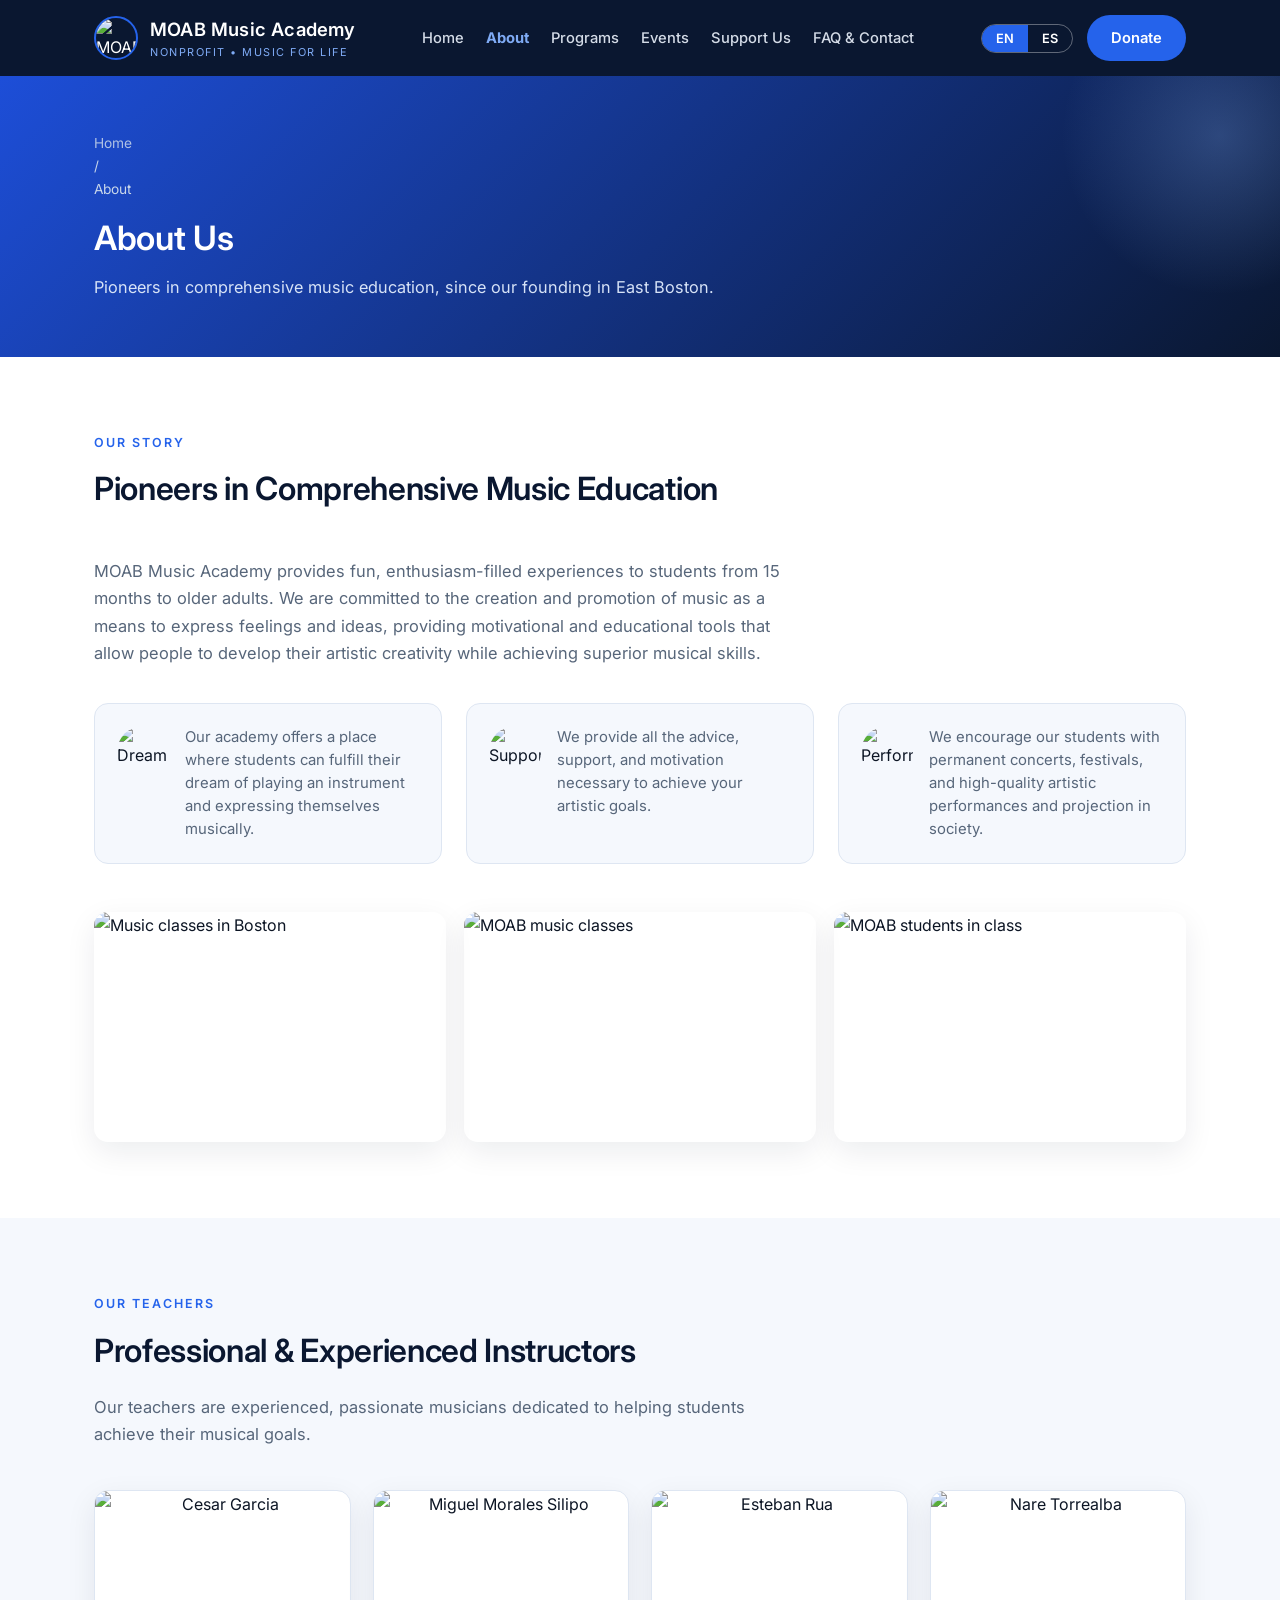
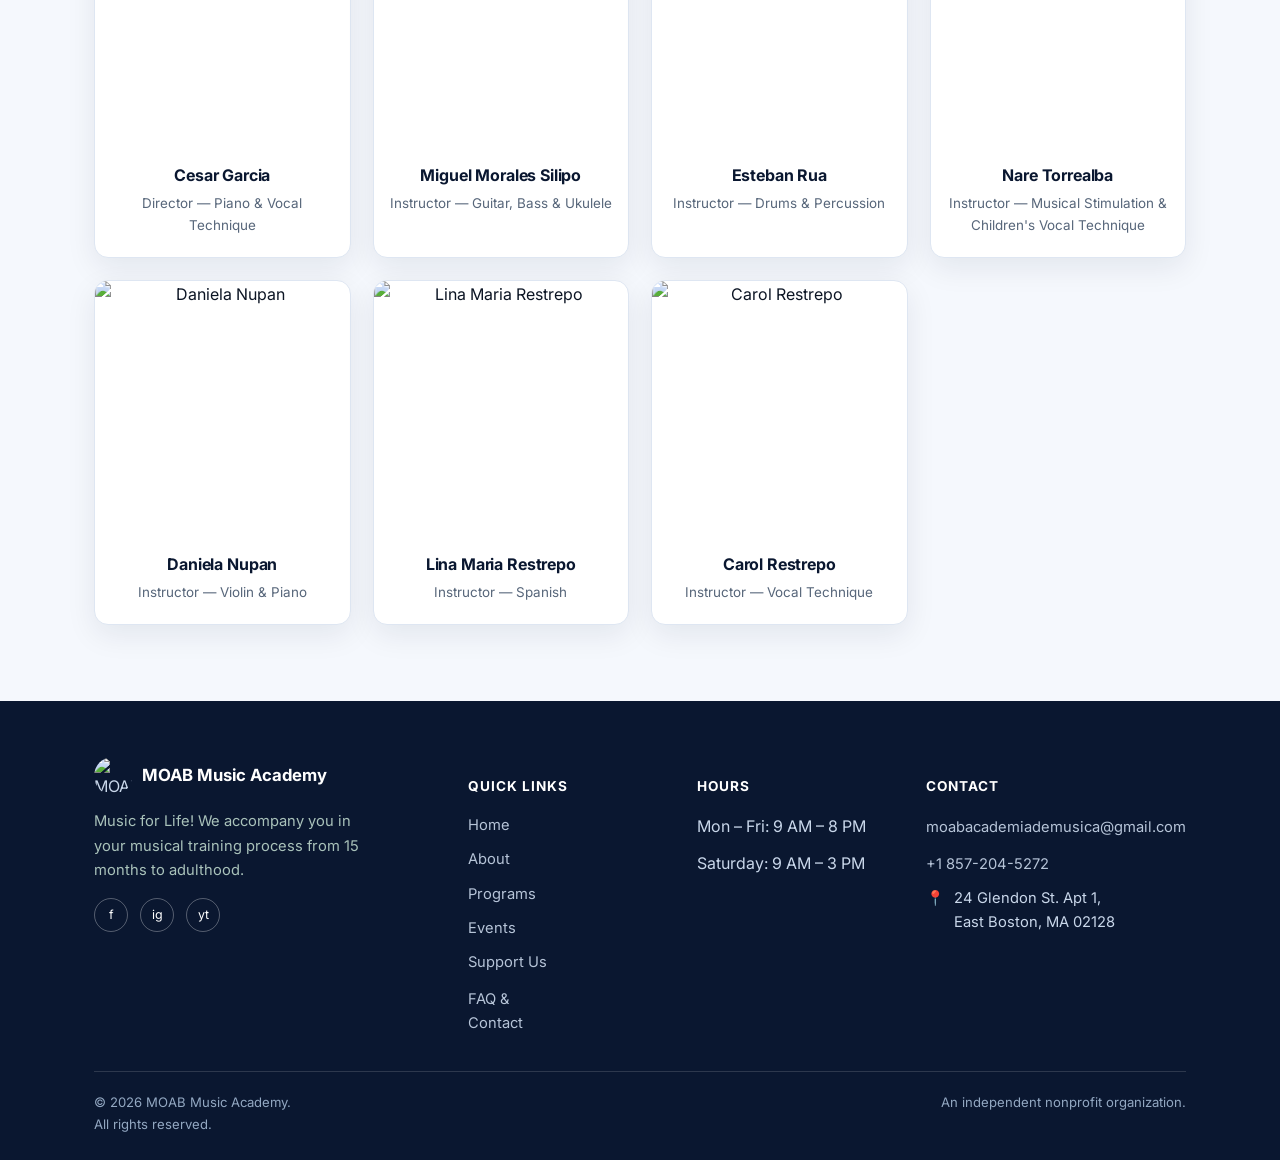
==== pages/about.html @ a7139f4e "Initial Code Seed" ====
<!DOCTYPE html>
<html lang="en" data-lang="en">
<head>
<meta charset="UTF-8">
<meta name="viewport" content="width=device-width, initial-scale=1.0">
<title>About Us | MOAB Music Academy Nonprofit</title>
<meta name="description" content="Learn about MOAB Music Academy's story, mission, and the professional instructors who teach our students.">
<link rel="icon" href="https://moabacademiademusica.com/wp-content/uploads/2023/11/moab-academia-de-musica.png">
<link rel="preconnect" href="https://fonts.googleapis.com">
<link href="https://fonts.googleapis.com/css2?family=Inter:wght@400;500;600;700;800&display=swap" rel="stylesheet">
<link rel="stylesheet" href="../css/styles.css">
</head>
<body>

<header>
  <div class="header-inner wrap">
    <a class="brand-group" href="../index.html">
      <img src="https://moabacademiademusica.com/wp-content/uploads/2023/11/moab-academia-de-musica.png" alt="MOAB Music Academy logo">
      <div class="brand">MOAB Music Academy
        <small><span data-i18n-en>Nonprofit &bull; Music for Life</span><span data-i18n-es>Sin fines de lucro &bull; Música para la Vida</span></small>
      </div>
    </a>
    <nav id="siteNav">
      <a href="../index.html"><span data-i18n-en>Home</span><span data-i18n-es>Inicio</span></a>
      <a href="about.html" class="active"><span data-i18n-en>About</span><span data-i18n-es>Nosotros</span></a>
      <a href="programs.html"><span data-i18n-en>Programs</span><span data-i18n-es>Programas</span></a>
      <a href="events.html"><span data-i18n-en>Events</span><span data-i18n-es>Eventos</span></a>
      <a href="support.html"><span data-i18n-en>Support Us</span><span data-i18n-es>Apóyanos</span></a>
      <a href="faq-contact.html"><span data-i18n-en>FAQ &amp; Contact</span><span data-i18n-es>FAQ y Contacto</span></a>
    </nav>
    <div class="header-actions">
      <div class="lang-toggle">
        <button type="button" data-set-lang="en" class="active">EN</button>
        <button type="button" data-set-lang="es">ES</button>
      </div>
      <a class="btn btn-gold" href="https://www.zeffy.com/en-US/donation-form/donate-to-make-a-difference-20877" target="_blank" rel="noopener">
        <span data-i18n-en>Donate</span><span data-i18n-es>Donar</span>
      </a>
      <button type="button" class="nav-toggle" id="navToggle" aria-label="Toggle navigation" aria-expanded="false">&#9776;</button>
    </div>
  </div>
</header>

<section class="page-hero">
  <div class="wrap page-hero-inner">
    <div class="crumbs"><a href="../index.html"><span data-i18n-en>Home</span><span data-i18n-es>Inicio</span></a> / <span data-i18n-en>About</span><span data-i18n-es>Nosotros</span></div>
    <h1><span data-i18n-en>About Us</span><span data-i18n-es>Quiénes Somos</span></h1>
    <p class="lead"><span data-i18n-en>Pioneers in comprehensive music education, since our founding in East Boston.</span><span data-i18n-es>Pioneros en educación musical integral, desde nuestra fundación en East Boston.</span></p>
  </div>
</section>

<section class="about" id="about">
  <div class="wrap">
    <div class="section-head">
      <div class="eyebrow"><span data-i18n-en>Our Story</span><span data-i18n-es>Nuestra Historia</span></div>
      <h2><span data-i18n-en>Pioneers in Comprehensive Music Education</span><span data-i18n-es>Pioneros en Educación Musical Integral</span></h2>
    </div>
    <p class="about-lead">
      <span data-i18n-en>MOAB Music Academy provides fun, enthusiasm-filled experiences to students from 15 months to older adults. We are committed to the creation and promotion of music as a means to express feelings and ideas, providing motivational and educational tools that allow people to develop their artistic creativity while achieving superior musical skills.</span>
      <span data-i18n-es>MOAB Academia de Música brinda experiencias divertidas, llenas de entusiasmo a nuestros alumnos desde los 15 meses hasta el adulto mayor. Estamos comprometidos con la creación y promoción de la música como medio para expresar sentimientos e ideas, proporcionando herramientas motivacionales y educativas que permiten a las personas desarrollar su creatividad artística mientras alcanzan habilidades musicales superiores.</span>
    </p>
    <div class="about-features">
      <div class="about-feature">
        <img src="https://moabacademiademusica.com/wp-content/uploads/2023/12/moab-academia-musical-3-150x150.png" alt="Dream">
        <p><span data-i18n-en>Our academy offers a place where students can fulfill their dream of playing an instrument and expressing themselves musically.</span><span data-i18n-es>Nuestra academia ofrece un lugar donde los estudiantes pueden cumplir su sueño de tocar un instrumento y expresarse musicalmente.</span></p>
      </div>
      <div class="about-feature">
        <img src="https://moabacademiademusica.com/wp-content/uploads/2023/12/moab-academia-musical-2-150x150.png" alt="Support">
        <p><span data-i18n-en>We provide all the advice, support, and motivation necessary to achieve your artistic goals.</span><span data-i18n-es>Brindamos toda la asesoría, apoyo y motivación necesarios para alcanzar tus metas artísticas.</span></p>
      </div>
      <div class="about-feature">
        <img src="https://moabacademiademusica.com/wp-content/uploads/2023/12/moab-academia-musical-1-150x150.png" alt="Performances">
        <p><span data-i18n-en>We encourage our students with permanent concerts, festivals, and high-quality artistic performances and projection in society.</span><span data-i18n-es>Incentivamos a nuestros estudiantes con conciertos permanentes, festivales y presentaciones artísticas de alta calidad y proyección en la sociedad.</span></p>
      </div>
    </div>
    <div class="about-gallery">
      <img src="https://moabacademiademusica.com/wp-content/uploads/2024/02/clases-de-musica-en-boston.jpg" alt="Music classes in Boston">
      <img src="https://moabacademiademusica.com/wp-content/uploads/2023/12/clases-de-musica-moab-3.jpg" alt="MOAB music classes">
      <img src="https://moabacademiademusica.com/wp-content/uploads/2025/07/WhatsApp-Image-2025-07-31-at-12.43.19-PM.jpeg" alt="MOAB students in class">
    </div>
  </div>
</section>

<section class="team" id="team">
  <div class="wrap">
    <div class="section-head">
      <div class="eyebrow"><span data-i18n-en>Our Teachers</span><span data-i18n-es>Nuestros Profesores</span></div>
      <h2><span data-i18n-en>Professional &amp; Experienced Instructors</span><span data-i18n-es>Instructores Profesionales y Experimentados</span></h2>
      <p><span data-i18n-en>Our teachers are experienced, passionate musicians dedicated to helping students achieve their musical goals.</span><span data-i18n-es>Nuestros profesores son músicos experimentados y apasionados, dedicados a ayudar a los estudiantes a alcanzar sus metas musicales.</span></p>
    </div>
    <div class="team-grid">
      <div class="team-card">
        <img src="https://moabacademiademusica.com/wp-content/uploads/2023/12/Cesar-Garcia.jpg" alt="Cesar Garcia">
        <div class="team-info">
          <h4>Cesar Garcia</h4>
          <p><span data-i18n-en>Director — Piano &amp; Vocal Technique</span><span data-i18n-es>Director — Piano y Técnica Vocal</span></p>
        </div>
      </div>
      <div class="team-card">
        <img src="https://moabacademiademusica.com/wp-content/uploads/2025/03/1-p.jpg" alt="Miguel Morales Silipo">
        <div class="team-info">
          <h4>Miguel Morales Silipo</h4>
          <p><span data-i18n-en>Instructor — Guitar, Bass &amp; Ukulele</span><span data-i18n-es>Profesor — Guitarra, Bajo y Ukelele</span></p>
        </div>
      </div>
      <div class="team-card">
        <img src="https://moabacademiademusica.com/wp-content/uploads/2025/03/2-p.jpg" alt="Esteban Rua">
        <div class="team-info">
          <h4>Esteban Rua</h4>
          <p><span data-i18n-en>Instructor — Drums &amp; Percussion</span><span data-i18n-es>Profesor — Batería y Percusión</span></p>
        </div>
      </div>
      <div class="team-card">
        <img src="https://moabacademiademusica.com/wp-content/uploads/2025/03/4-p.jpg" alt="Nare Torrealba">
        <div class="team-info">
          <h4>Nare Torrealba</h4>
          <p><span data-i18n-en>Instructor — Musical Stimulation &amp; Children's Vocal Technique</span><span data-i18n-es>Profesora — Estimulación e Iniciación Musical / Técnica Vocal Infantil</span></p>
        </div>
      </div>
      <div class="team-card">
        <img src="https://moabacademiademusica.com/wp-content/uploads/2025/07/WhatsApp-Image-2025-07-31-at-1.30.52-PM.jpeg" alt="Daniela Nupan">
        <div class="team-info">
          <h4>Daniela Nupan</h4>
          <p><span data-i18n-en>Instructor — Violin &amp; Piano</span><span data-i18n-es>Profesora de Violín y Piano</span></p>
        </div>
      </div>
      <div class="team-card">
        <img src="https://moabacademiademusica.com/wp-content/uploads/2025/03/3-p.jpg" alt="Lina Maria Restrepo">
        <div class="team-info">
          <h4>Lina Maria Restrepo</h4>
          <p><span data-i18n-en>Instructor — Spanish</span><span data-i18n-es>Profesora — Español</span></p>
        </div>
      </div>
      <div class="team-card">
        <img src="https://moabacademiademusica.com/wp-content/uploads/2025/03/WhatsApp-Image-2025-03-25-at-6.32.34-PM-2.jpg" alt="Carol Restrepo">
        <div class="team-info">
          <h4>Carol Restrepo</h4>
          <p><span data-i18n-en>Instructor — Vocal Technique</span><span data-i18n-es>Profesora de Técnica Vocal</span></p>
        </div>
      </div>
    </div>
  </div>
</section>

<footer id="contact">
  <div class="wrap">
    <div class="footer-grid">
      <div>
        <div class="footer-brand">
          <img src="https://moabacademiademusica.com/wp-content/uploads/2023/11/moab-academia-de-musica.png" alt="MOAB logo">
          <span>MOAB Music Academy</span>
        </div>
        <p style="max-width:280px; font-size:0.92rem; color:#a9c2ba;">
          <span data-i18n-en>Music for Life! We accompany you in your musical training process from 15 months to adulthood.</span>
          <span data-i18n-es>¡Música para la Vida! Te acompañamos en tu proceso de formación musical desde los 15 meses hasta la adultez.</span>
        </p>
        <div class="socials">
          <a href="https://www.facebook.com/moabacademiamusica" target="_blank" rel="noopener" aria-label="Facebook">f</a>
          <a href="https://www.instagram.com/moab_academia_musica/" target="_blank" rel="noopener" aria-label="Instagram">ig</a>
          <a href="https://youtube.com/@MoabAcademia?si=XvDRwm4BklLlCstu" target="_blank" rel="noopener" aria-label="YouTube">yt</a>
        </div>
      </div>
      <div>
        <h4><span data-i18n-en>Quick Links</span><span data-i18n-es>Enlaces</span></h4>
        <ul>
          <li><a href="../index.html"><span data-i18n-en>Home</span><span data-i18n-es>Inicio</span></a></li>
          <li><a href="about.html"><span data-i18n-en>About</span><span data-i18n-es>Nosotros</span></a></li>
          <li><a href="programs.html"><span data-i18n-en>Programs</span><span data-i18n-es>Programas</span></a></li>
          <li><a href="events.html"><span data-i18n-en>Events</span><span data-i18n-es>Eventos</span></a></li>
          <li><a href="support.html"><span data-i18n-en>Support Us</span><span data-i18n-es>Apóyanos</span></a></li>
          <li><a href="faq-contact.html">FAQ &amp; <span data-i18n-en>Contact</span><span data-i18n-es>Contacto</span></a></li>
        </ul>
      </div>
      <div>
        <h4><span data-i18n-en>Hours</span><span data-i18n-es>Horario</span></h4>
        <ul>
          <li><span data-i18n-en>Mon – Fri: 9 AM – 8 PM</span><span data-i18n-es>Lun – Vie: 9 AM – 8 PM</span></li>
          <li><span data-i18n-en>Saturday: 9 AM – 3 PM</span><span data-i18n-es>Sábado: 9 AM – 3 PM</span></li>
        </ul>
      </div>
      <div>
        <h4><span data-i18n-en>Contact</span><span data-i18n-es>Contacto</span></h4>
        <ul>
          <li><a href="mailto:moabacademiademusica@gmail.com">moabacademiademusica@gmail.com</a></li>
          <li><a href="tel:+18572045272">+1 857-204-5272</a></li>
          <li class="address-block">
            <span>&#128205;</span>
            <span>24 Glendon St. Apt 1,<br>East Boston, MA 02128</span>
          </li>
        </ul>
      </div>
    </div>
    <div class="footer-bottom">
      <span>&copy; 2026 MOAB Music Academy. <span data-i18n-en>All rights reserved.</span><span data-i18n-es>Todos los derechos reservados.</span></span>
      <span data-i18n-en>An independent nonprofit organization.</span>
      <span data-i18n-es>Una organización independiente sin fines de lucro.</span>
    </div>
  </div>
</footer>

<script src="../js/script.js"></script>
</body>
</html>
---- css/styles.css ----
:root{
  --ink:#0c1524;
  --teal:#1d4ed8;
  --teal-dark:#0a1730;
  --gold:#2563eb;
  --gold-light:#7fabf5;
  --cream:#f5f8fd;
  --paper:#ffffff;
  --muted:#57667a;
  --border:#dee6f2;
  --radius:14px;
  --shadow:0 10px 30px rgba(10,23,48,0.08);
}
*{box-sizing:border-box;}
html{scroll-behavior:smooth;}
body{
  margin:0;
  font-family:'Inter',sans-serif;
  color:var(--ink);
  background:var(--cream);
  line-height:1.65;
}
h1,h2,h3,h4,.brand{
  font-family:'Inter',sans-serif;
  font-weight:700;
  letter-spacing:-0.01em;
}
a{color:inherit;}
img{max-width:100%;display:block;}
.wrap{max-width:1140px;margin:0 auto;padding:0 24px;}
[data-i18n-es]{display:none;}
html[data-lang="es"] [data-i18n-en]{display:none;}
html[data-lang="es"] [data-i18n-es]{display:inline;}
html[data-lang="es"] span[data-i18n-es], html[data-lang="es"] p[data-i18n-es], html[data-lang="es"] div[data-i18n-es]{display:block;}
html[data-lang="en"] span[data-i18n-en], html[data-lang="en"] p[data-i18n-en], html[data-lang="en"] div[data-i18n-en]{display:block;}

/* HEADER */
header{
  position:sticky; top:0; z-index:50;
  background:var(--teal-dark);
  color:#fff;
}
.header-inner{
  display:flex; align-items:center; justify-content:space-between;
  padding:14px 24px; gap:20px; flex-wrap:wrap;
}
.brand-group{display:flex; align-items:center; gap:12px; text-decoration:none;}
.brand-group img{width:44px; height:44px; border-radius:50%; border:2px solid var(--gold);}
.brand{font-size:1.15rem; font-weight:600; color:#fff; letter-spacing:0.2px;}
.brand small{display:block; font-family:'Inter',sans-serif; font-weight:400; font-size:0.68rem; color:var(--gold-light); letter-spacing:1.5px; text-transform:uppercase;}
nav{display:flex; align-items:center; gap:22px; flex-wrap:wrap;}
nav a{
  font-size:0.92rem; font-weight:500; text-decoration:none;
  color:#eaf1fb; opacity:0.9; transition:opacity .2s;
}
nav a:hover, nav a.active{opacity:1;}
nav a.active{color:var(--gold-light); font-weight:700;}
.header-actions{display:flex; align-items:center; gap:14px;}
.lang-toggle{
  display:flex; border:1px solid rgba(255,255,255,0.35); border-radius:999px; overflow:hidden;
}
.lang-toggle button{
  border:none; background:transparent; color:#fff; padding:6px 14px; font-size:0.8rem; font-weight:600; cursor:pointer;
  font-family:'Inter',sans-serif;
}
.lang-toggle button.active{background:var(--gold); color:#fff;}
.btn{
  display:inline-block; padding:11px 24px; border-radius:999px; font-weight:600; font-size:0.92rem;
  text-decoration:none; transition:transform .18s ease, box-shadow .18s ease;
}
.btn-gold{background:var(--gold); color:#fff;}
.btn-gold:hover{transform:translateY(-2px); box-shadow:0 8px 18px rgba(37,99,235,0.35);}
.btn-outline{border:1.5px solid #fff; color:#fff; background:transparent;}
.btn-outline:hover{background:rgba(255,255,255,0.12);}

/* NAV TOGGLE (mobile) */
.nav-toggle{
  display:none; background:none; border:1px solid rgba(255,255,255,0.35); border-radius:8px;
  color:#fff; padding:7px 11px; font-size:1.05rem; cursor:pointer; line-height:1;
}

/* HERO (home) */
.hero{
  background:linear-gradient(135deg, var(--teal) 0%, var(--teal-dark) 100%);
  color:#fff; padding:80px 0 90px; position:relative; overflow:hidden;
}
.hero::after{
  content:""; position:absolute; right:-120px; top:-120px; width:420px; height:420px;
  border-radius:50%; background:radial-gradient(circle, rgba(127,171,245,0.30), transparent 70%);
}
.hero-inner{position:relative; z-index:1; max-width:720px;}
.eyebrow{
  color:var(--gold-light); text-transform:uppercase; letter-spacing:2px; font-size:0.78rem; font-weight:600;
}
.hero h1{font-size:2.6rem; line-height:1.15; margin:14px 0 18px; font-weight:600;}
.hero p.lead{font-size:1.1rem; color:#d7e3f7; max-width:600px; margin-bottom:32px;}
.hero-ctas{display:flex; gap:14px; flex-wrap:wrap;}

/* PAGE HERO (inner pages) */
.page-hero{
  background:linear-gradient(135deg, var(--teal) 0%, var(--teal-dark) 100%);
  color:#fff; padding:56px 0; position:relative; overflow:hidden;
}
.page-hero::after{
  content:""; position:absolute; right:-100px; top:-100px; width:320px; height:320px;
  border-radius:50%; background:radial-gradient(circle, rgba(127,171,245,0.28), transparent 70%);
}
.page-hero-inner{position:relative; z-index:1;}
.page-hero h1{font-size:2.1rem; margin:10px 0 8px; font-weight:600;}
.page-hero .crumbs{font-size:0.86rem; color:#c9d7ea;}
.page-hero .crumbs a{text-decoration:none; opacity:0.85;}
.page-hero .crumbs a:hover{opacity:1;}
.page-hero p.lead{font-size:1.02rem; color:#d7e3f7; max-width:620px; margin:8px 0 0;}

section{padding:76px 0;}
.section-head{max-width:680px; margin-bottom:42px;}
.section-head .eyebrow{color:var(--gold); }
.section-head h2{font-size:2rem; margin:10px 0 12px; font-weight:600; color:var(--teal-dark);}
.section-head p{color:var(--muted); font-size:1.03rem;}

.mission{background:var(--paper);}
.mission-grid{display:grid; grid-template-columns:1.1fr 0.9fr; gap:48px; align-items:center;}
.mission-grid p{color:var(--ink); font-size:1.03rem; margin-bottom:16px;}
.mission-grid .quote{
  font-family:'Inter',sans-serif; font-size:1.3rem; color:var(--teal-dark); font-weight:700; margin:20px 0;
}
.mission-grid figure{margin:0; border-radius:var(--radius); overflow:hidden; box-shadow:var(--shadow);}
.mission-grid figure img{width:100%; height:100%; object-fit:cover;}

.impact{background:var(--teal-dark); color:#fff;}
.impact-grid{display:grid; grid-template-columns:0.9fr 1.1fr; gap:48px; align-items:center;}
.impact-grid figure{margin:0; border-radius:var(--radius); overflow:hidden;}
.impact-grid figure img{width:100%;}
.impact-grid p{font-size:1.18rem; font-family:'Inter',sans-serif; font-weight:600; line-height:1.6; color:#e4edfb;}

.programs{background:var(--cream);}
.program-grid{
  display:grid; grid-template-columns:repeat(3, 1fr); gap:22px;
}
.program-card{
  background:var(--paper); border-radius:var(--radius); overflow:hidden; box-shadow:var(--shadow);
  border:1px solid var(--border);
}
.program-card img{width:100%; aspect-ratio:4/3.4; object-fit:cover;}
.program-card .program-caption{padding:14px 16px 18px;}
.program-card .program-caption h4{margin:0 0 4px; font-size:1rem; color:var(--teal-dark);}
.program-card .program-caption p{margin:0; color:var(--muted); font-size:0.88rem; line-height:1.5;}

.support{background:var(--paper);}
.support-grid{display:grid; grid-template-columns:repeat(3, 1fr); gap:26px;}
.support-card{
  border:1px solid var(--border); border-radius:var(--radius); padding:28px; background:var(--cream);
  display:flex; flex-direction:column; gap:14px;
}
.support-card h3{margin:0; font-size:1.2rem; color:var(--teal-dark);}
.support-card p{color:var(--muted); font-size:0.96rem; margin:0; flex-grow:1;}
.support-card .btn{align-self:flex-start;}
.support-card .tag{
  align-self:flex-start; background:#e2ecfb; color:var(--teal); font-size:0.72rem; font-weight:700;
  text-transform:uppercase; letter-spacing:0.8px; padding:4px 10px; border-radius:999px;
}

.statement{
  background:linear-gradient(135deg, #eaf1fd 0%, #dbe7fa 100%);
  color:var(--ink);
}
.statement-inner{max-width:820px;}
.statement h2{font-size:2rem; margin-bottom:20px;}
.statement p{margin-bottom:16px; font-size:1.02rem;}
.statement .btn{margin-top:10px; background:var(--teal-dark); color:#fff;}
.statement .btn:hover{box-shadow:0 8px 18px rgba(10,23,48,0.35);}

.faq{background:var(--cream);}
.faq-item{
  border-bottom:1px solid var(--border); padding:20px 0;
}
.faq-item summary{
  cursor:pointer; font-weight:600; font-size:1.05rem; color:var(--teal-dark); list-style:none;
  display:flex; justify-content:space-between; align-items:center; gap:16px;
}
.faq-item summary::-webkit-details-marker{display:none;}
.faq-item summary::after{content:"+"; font-size:1.4rem; color:var(--gold); flex-shrink:0; font-weight:400;}
.faq-item[open] summary::after{content:"\2212";}
.faq-item p{color:var(--muted); margin:14px 0 0; font-size:0.97rem;}

/* ABOUT */
.about{background:var(--paper);}
.about-lead{max-width:720px; margin-bottom:36px; color:var(--muted); font-size:1.03rem;}
.about-features{display:grid; grid-template-columns:repeat(3,1fr); gap:24px; margin-bottom:48px;}
.about-feature{
  display:flex; gap:16px; align-items:flex-start; padding:22px; border:1px solid var(--border);
  border-radius:var(--radius); background:var(--cream);
}
.about-feature img{width:52px; height:52px; border-radius:50%; flex-shrink:0; object-fit:cover;}
.about-feature p{margin:0; color:var(--muted); font-size:0.93rem; line-height:1.55;}
.about-gallery{display:grid; grid-template-columns:repeat(3,1fr); gap:18px;}
.about-gallery img{width:100%; height:230px; object-fit:cover; border-radius:var(--radius); box-shadow:var(--shadow);}

/* TEAM */
.team{background:var(--cream);}
.team-grid{display:grid; grid-template-columns:repeat(4,1fr); gap:22px;}
.team-card{background:var(--paper); border:1px solid var(--border); border-radius:var(--radius); overflow:hidden; text-align:center; box-shadow:var(--shadow);}
.team-card img{width:100%; aspect-ratio:1/1; object-fit:cover;}
.team-card .team-info{padding:16px 14px 20px;}
.team-card h4{margin:0 0 4px; font-size:1rem; color:var(--teal-dark);}
.team-card p{margin:0; color:var(--muted); font-size:0.84rem;}

/* EVENTS */
.events{background:var(--paper);}
.events-grid{columns:4; column-gap:18px;}
.events-grid figure{margin:0 0 18px; break-inside:avoid; border-radius:var(--radius); overflow:hidden; box-shadow:var(--shadow);}
.events-grid img{width:100%; display:block;}

/* TESTIMONIALS */
.testimonials{background:var(--teal-dark); color:#fff;}
.testimonials .section-head h2{color:#fff;}
.testimonials .section-head p{color:#c9d7ea;}
.testimonials .section-head .eyebrow{color:var(--gold-light);}
.testimonial-grid{display:grid; grid-template-columns:repeat(3,1fr); gap:22px;}
.testimonial-card{background:rgba(255,255,255,0.06); border:1px solid rgba(255,255,255,0.14); border-radius:var(--radius); padding:24px;}
.testimonial-card p.quote-text{font-size:0.97rem; color:#e4edfb; margin:0 0 18px; line-height:1.6;}
.testimonial-author{display:flex; align-items:center; gap:12px;}
.testimonial-author img{width:42px; height:42px; border-radius:50%; object-fit:cover;}
.testimonial-author span{font-weight:600; font-size:0.9rem;}

/* QR NOTE */
.qr-note{
  margin-top:32px; display:flex; align-items:center; gap:20px; padding:20px; border:1px solid var(--border);
  border-radius:var(--radius); background:var(--cream); max-width:540px;
}
.qr-note img{width:88px; height:88px; border-radius:8px; flex-shrink:0; object-fit:cover;}
.qr-note p{margin:0; color:var(--muted); font-size:0.9rem;}

.address-block{display:flex; gap:10px; align-items:flex-start; font-size:0.92rem; color:#c9d7ea;}

/* CONTACT PAGE */
.contact{background:var(--paper);}
.contact-grid{display:grid; grid-template-columns:1fr 1fr; gap:48px; align-items:start;}
.contact-card{
  border:1px solid var(--border); border-radius:var(--radius); background:var(--cream); padding:28px;
  display:flex; flex-direction:column; gap:18px;
}
.contact-row{display:flex; gap:14px; align-items:flex-start;}
.contact-row .icon{
  width:40px; height:40px; border-radius:50%; background:var(--teal); color:#fff; flex-shrink:0;
  display:flex; align-items:center; justify-content:center; font-size:1rem;
}
.contact-row h4{margin:0 0 4px; font-size:0.95rem; color:var(--teal-dark);}
.contact-row p, .contact-row a{margin:0; color:var(--muted); font-size:0.93rem; text-decoration:none;}
.contact-row a:hover{color:var(--teal);}
.map-frame{border-radius:var(--radius); overflow:hidden; box-shadow:var(--shadow); border:1px solid var(--border);}
.map-frame iframe{width:100%; height:340px; border:0; display:block;}

footer{background:var(--teal-dark); color:#c9d7ea; padding:56px 0 24px;}
.footer-grid{
  display:grid; grid-template-columns:1.4fr 0.8fr 0.8fr 1fr; gap:36px; margin-bottom:36px;
}
.footer-grid h4{color:#fff; font-family:'Inter',sans-serif; font-size:0.85rem; text-transform:uppercase; letter-spacing:1px; margin-bottom:16px;}
.footer-brand{display:flex; align-items:center; gap:10px; margin-bottom:14px;}
.footer-brand img{width:38px; height:38px; border-radius:50%;}
.footer-brand span{font-family:'Inter',sans-serif; font-weight:700; color:#fff; font-size:1.05rem;}
.footer-grid ul{list-style:none; padding:0; margin:0; display:flex; flex-direction:column; gap:10px;}
.footer-grid ul a{text-decoration:none; color:#c9d7ea; font-size:0.92rem; opacity:0.9;}
.footer-grid ul a:hover{opacity:1; color:var(--gold-light);}
.socials{display:flex; gap:12px; margin-top:16px;}
.socials a{
  width:34px; height:34px; border-radius:50%; border:1px solid rgba(255,255,255,0.3);
  display:flex; align-items:center; justify-content:center; font-size:0.78rem; text-decoration:none; color:#fff;
}
.footer-bottom{
  border-top:1px solid rgba(255,255,255,0.14); padding-top:20px; display:flex; justify-content:space-between;
  flex-wrap:wrap; gap:10px; font-size:0.82rem; color:#93a8c2;
}

@media (max-width:860px){
  .mission-grid, .impact-grid, .contact-grid{grid-template-columns:1fr;}
  .program-grid, .support-grid{grid-template-columns:repeat(2,1fr);}
  .about-features, .about-gallery{grid-template-columns:repeat(2,1fr);}
  .team-grid{grid-template-columns:repeat(2,1fr);}
  .events-grid{columns:2;}
  .testimonial-grid{grid-template-columns:1fr;}
  .footer-grid{grid-template-columns:1fr 1fr;}
  nav{
    display:none; position:absolute; top:100%; left:0; right:0; background:var(--teal-dark);
    flex-direction:column; align-items:flex-start; gap:0; padding:8px 24px 18px; box-shadow:var(--shadow);
  }
  nav.open{display:flex;}
  nav a{padding:10px 0; width:100%; border-bottom:1px solid rgba(255,255,255,0.08);}
  .nav-toggle{display:inline-flex;}
}
@media (max-width:520px){
  .program-grid, .support-grid, .about-features, .about-gallery, .team-grid{grid-template-columns:1fr;}
  .events-grid{columns:1;}
  .hero h1{font-size:2rem;}
  .page-hero h1{font-size:1.7rem;}
  .qr-note{flex-direction:column; align-items:flex-start;}
}
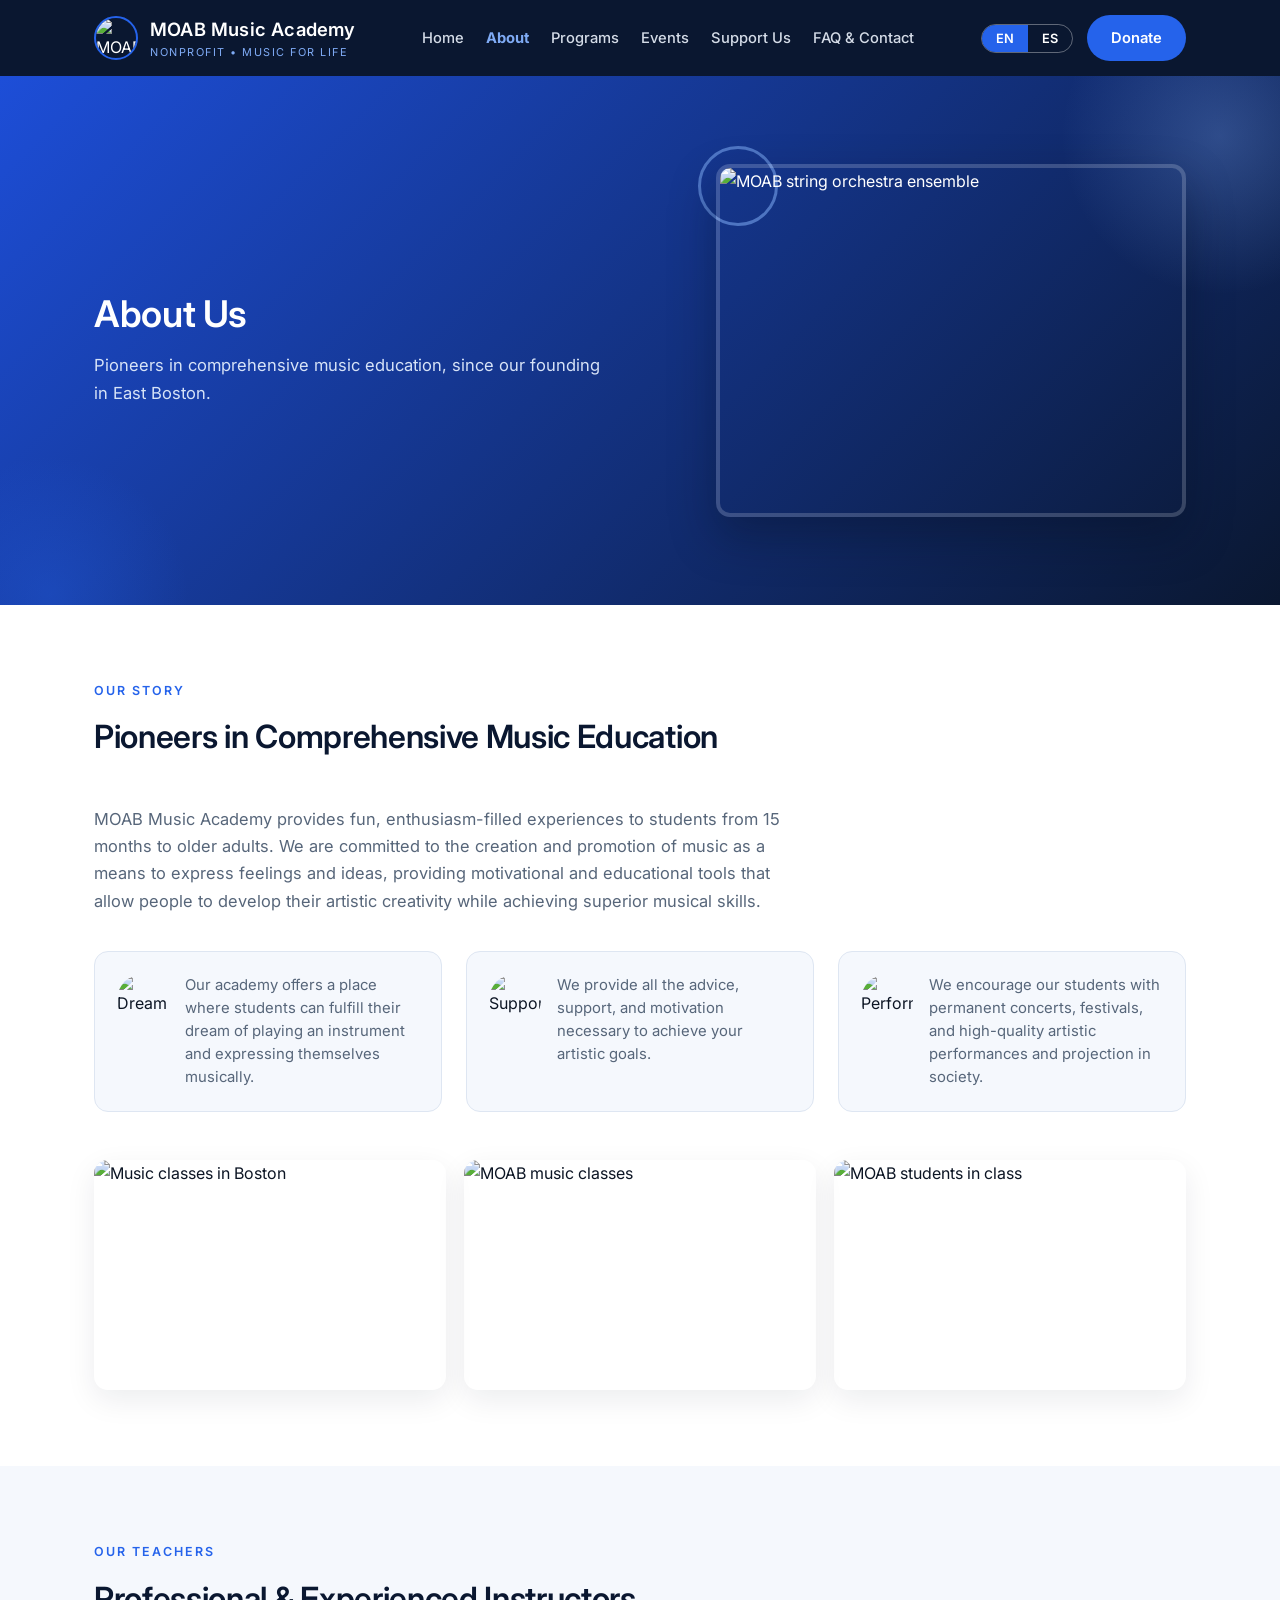
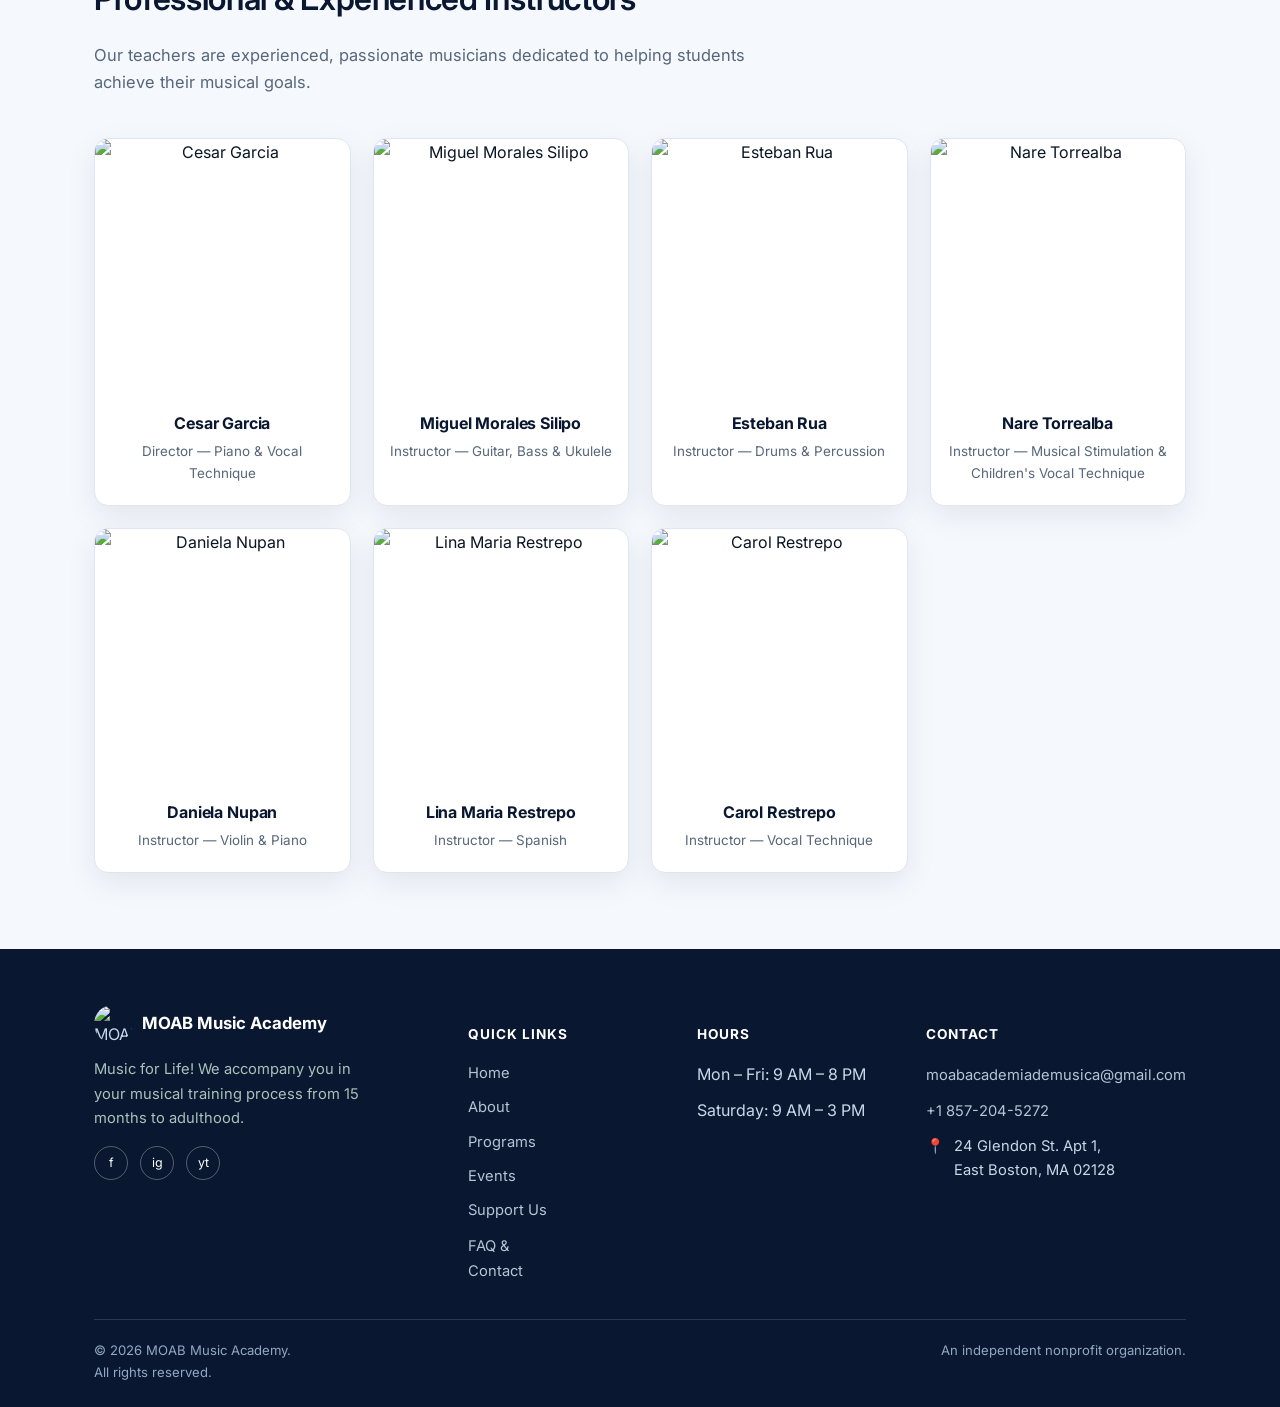
==== commit 084d12c9: "Updates" ====
--- a/pages/about.html
+++ b/pages/about.html
@@ -43,9 +43,13 @@
 
 <section class="page-hero">
   <div class="wrap page-hero-inner">
-    <div class="crumbs"><a href="../index.html"><span data-i18n-en>Home</span><span data-i18n-es>Inicio</span></a> / <span data-i18n-en>About</span><span data-i18n-es>Nosotros</span></div>
-    <h1><span data-i18n-en>About Us</span><span data-i18n-es>Quiénes Somos</span></h1>
-    <p class="lead"><span data-i18n-en>Pioneers in comprehensive music education, since our founding in East Boston.</span><span data-i18n-es>Pioneros en educación musical integral, desde nuestra fundación en East Boston.</span></p>
+    <div>
+      <h1><span data-i18n-en>About Us</span><span data-i18n-es>Quiénes Somos</span></h1>
+      <p class="lead"><span data-i18n-en>Pioneers in comprehensive music education, since our founding in East Boston.</span><span data-i18n-es>Pioneros en educación musical integral, desde nuestra fundación en East Boston.</span></p>
+    </div>
+    <div class="page-hero-media">
+      <img src="https://moabacademiademusica.com/wp-content/uploads/2025/07/WhatsApp-Image-2025-07-31-at-11.15.46-AM.jpeg" alt="MOAB string orchestra ensemble">
+    </div>
   </div>
 </section>
 
--- a/css/styles.css
+++ b/css/styles.css
@@ -99,18 +99,34 @@
 /* PAGE HERO (inner pages) */
 .page-hero{
   background:linear-gradient(135deg, var(--teal) 0%, var(--teal-dark) 100%);
-  color:#fff; padding:56px 0; position:relative; overflow:hidden;
+  color:#fff; padding:88px 0; position:relative; overflow:hidden; min-height:440px; display:flex; align-items:center;
 }
 .page-hero::after{
   content:""; position:absolute; right:-100px; top:-100px; width:320px; height:320px;
   border-radius:50%; background:radial-gradient(circle, rgba(127,171,245,0.28), transparent 70%);
 }
-.page-hero-inner{position:relative; z-index:1;}
-.page-hero h1{font-size:2.1rem; margin:10px 0 8px; font-weight:600;}
+.page-hero::before{
+  content:""; position:absolute; left:-90px; bottom:-130px; width:280px; height:280px;
+  border-radius:50%; background:radial-gradient(circle, rgba(37,99,235,0.3), transparent 70%);
+}
+.page-hero-inner{
+  position:relative; z-index:1; width:100%;
+  display:grid; grid-template-columns:1.1fr 0.9fr; gap:48px; align-items:center;
+}
+.page-hero h1{font-size:2.3rem; margin:10px 0 8px; font-weight:600;}
 .page-hero .crumbs{font-size:0.86rem; color:#c9d7ea;}
 .page-hero .crumbs a{text-decoration:none; opacity:0.85;}
 .page-hero .crumbs a:hover{opacity:1;}
-.page-hero p.lead{font-size:1.02rem; color:#d7e3f7; max-width:620px; margin:8px 0 0;}
+.page-hero p.lead{font-size:1.04rem; color:#d7e3f7; max-width:520px; margin:8px 0 0;}
+.page-hero-media{position:relative;}
+.page-hero-media::before{
+  content:""; position:absolute; top:-18px; left:-18px; width:74px; height:74px;
+  border:3px solid var(--gold-light); border-radius:50%; opacity:0.55; z-index:0;
+}
+.page-hero-media img{
+  position:relative; z-index:1; width:100%; aspect-ratio:4/3; object-fit:cover;
+  border-radius:var(--radius); box-shadow:0 20px 45px rgba(6,14,32,0.35); border:4px solid rgba(255,255,255,0.18);
+}
 
 section{padding:76px 0;}
 .section-head{max-width:680px; margin-bottom:42px;}
@@ -280,6 +296,9 @@
   .events-grid{columns:2;}
   .testimonial-grid{grid-template-columns:1fr;}
   .footer-grid{grid-template-columns:1fr 1fr;}
+  .page-hero{min-height:0; padding:48px 0;}
+  .page-hero-inner{grid-template-columns:1fr;}
+  .page-hero-media{order:-1; max-width:360px; margin:0 auto;}
   nav{
     display:none; position:absolute; top:100%; left:0; right:0; background:var(--teal-dark);
     flex-direction:column; align-items:flex-start; gap:0; padding:8px 24px 18px; box-shadow:var(--shadow);
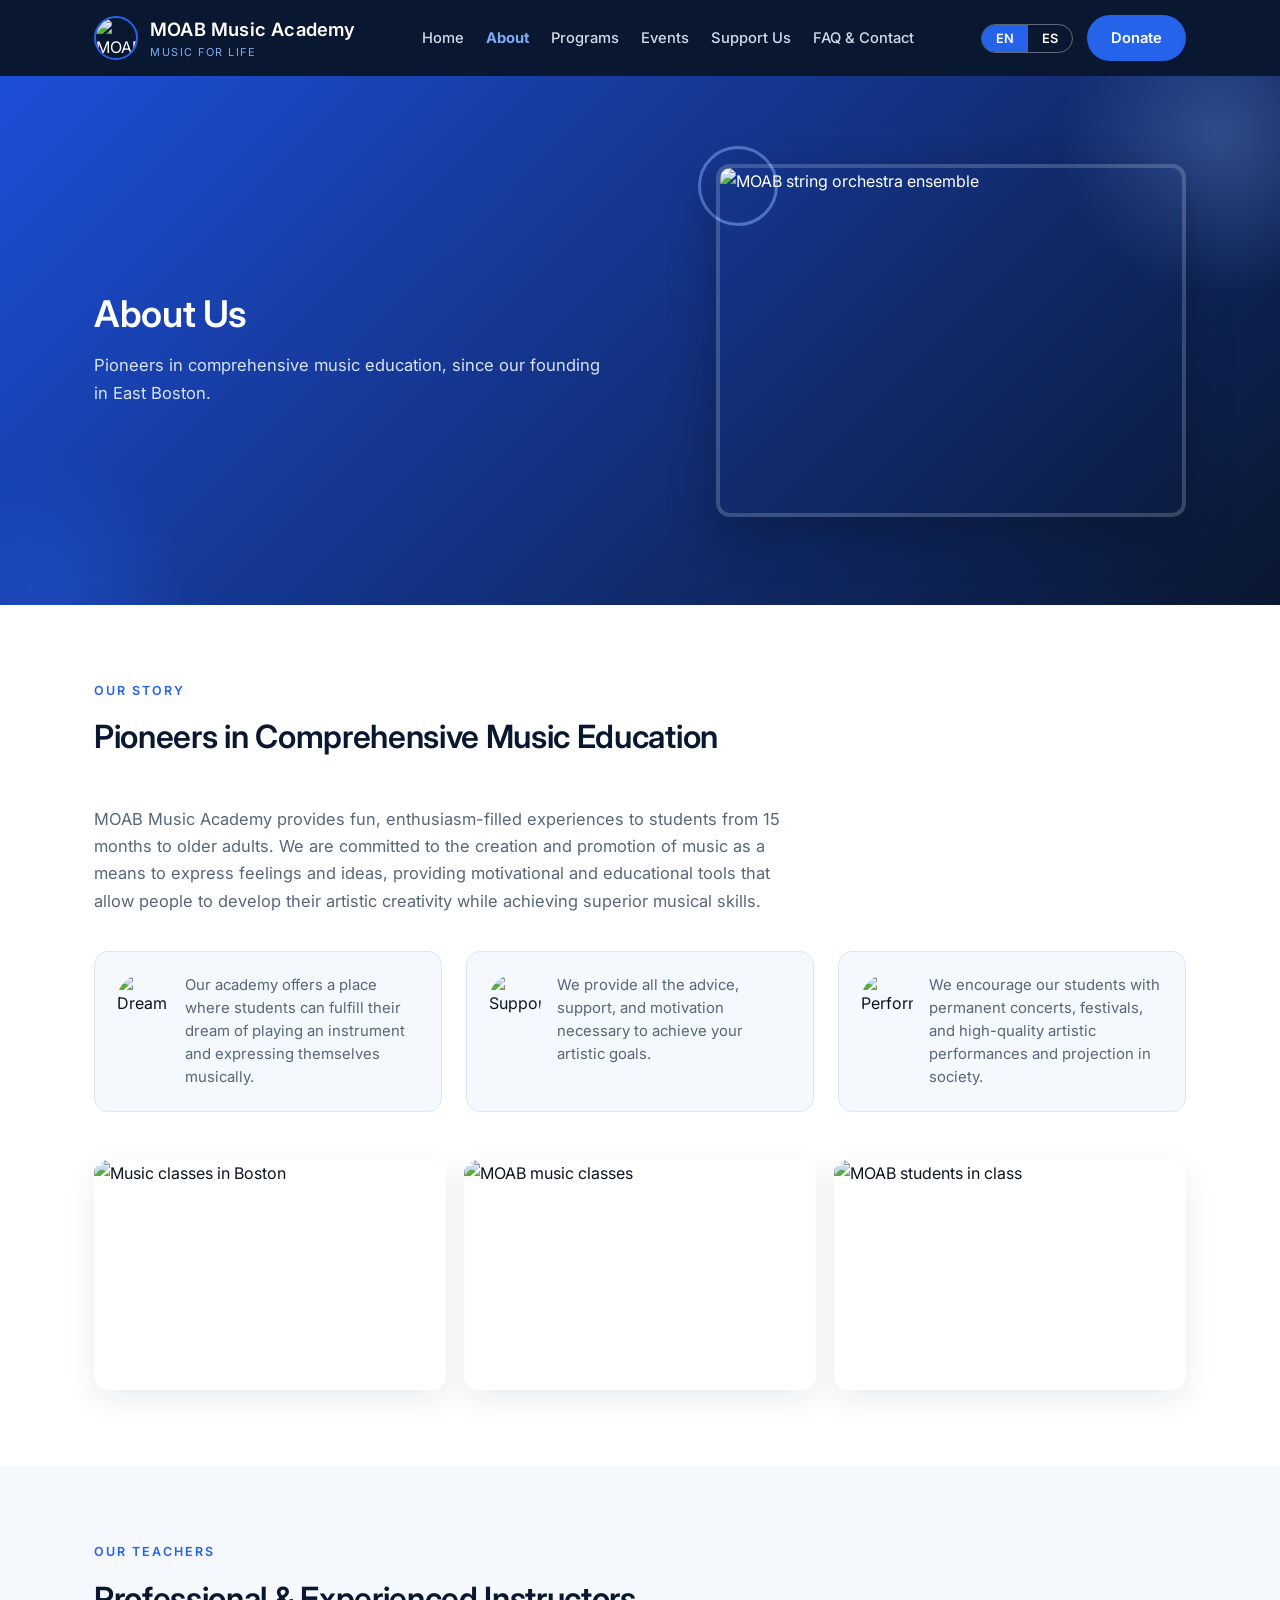
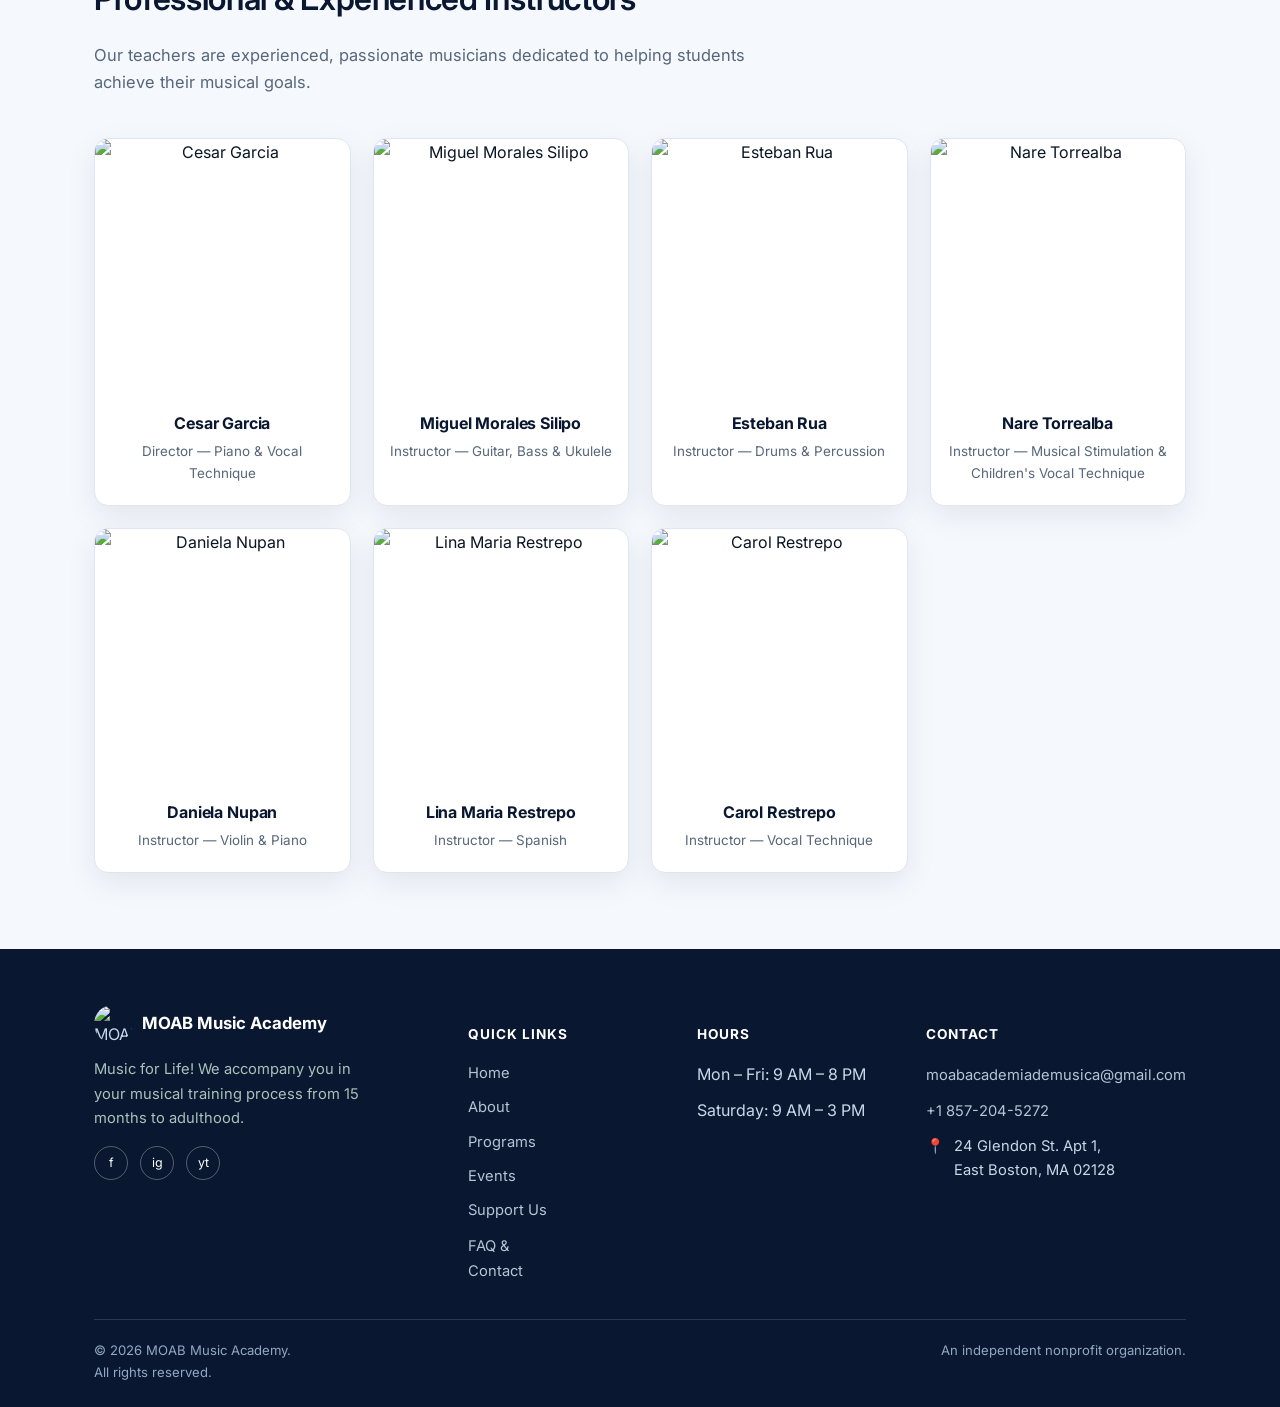
==== commit a886e2c2: "Fix Spanish header nav wrapping onto two lines The Spanish brand subtitle ("Sin fines de lucro • Mús" ====
--- a/pages/about.html
+++ b/pages/about.html
@@ -17,7 +17,7 @@
     <a class="brand-group" href="../index.html">
       <img src="https://moabacademiademusica.com/wp-content/uploads/2023/11/moab-academia-de-musica.png" alt="MOAB Music Academy logo">
       <div class="brand">MOAB Music Academy
-        <small><span data-i18n-en>Nonprofit &bull; Music for Life</span><span data-i18n-es>Sin fines de lucro &bull; Música para la Vida</span></small>
+        <small><span data-i18n-en>Music for Life</span><span data-i18n-es>Música para la Vida</span></small>
       </div>
     </a>
     <nav id="siteNav">
--- a/css/styles.css
+++ b/css/styles.css
@@ -88,7 +88,15 @@
   content:""; position:absolute; right:-120px; top:-120px; width:420px; height:420px;
   border-radius:50%; background:radial-gradient(circle, rgba(127,171,245,0.30), transparent 70%);
 }
-.hero-inner{position:relative; z-index:1; max-width:720px;}
+.hero-inner{
+  position:relative; z-index:1;
+  display:flex; align-items:center; justify-content:space-between; gap:48px;
+}
+.hero-text{max-width:640px;}
+.hero-logo{
+  width:220px; height:220px; flex-shrink:0; border-radius:50%; border:4px solid var(--gold);
+  background:#fff; box-shadow:0 20px 45px rgba(6,14,32,0.35);
+}
 .eyebrow{
   color:var(--gold-light); text-transform:uppercase; letter-spacing:2px; font-size:0.78rem; font-weight:600;
 }
@@ -299,6 +307,9 @@
   .page-hero{min-height:0; padding:48px 0;}
   .page-hero-inner{grid-template-columns:1fr;}
   .page-hero-media{order:-1; max-width:360px; margin:0 auto;}
+  .hero-inner{flex-direction:column; text-align:center;}
+  .hero-logo{width:140px; height:140px; order:-1;}
+  .hero-ctas{justify-content:center;}
   nav{
     display:none; position:absolute; top:100%; left:0; right:0; background:var(--teal-dark);
     flex-direction:column; align-items:flex-start; gap:0; padding:8px 24px 18px; box-shadow:var(--shadow);
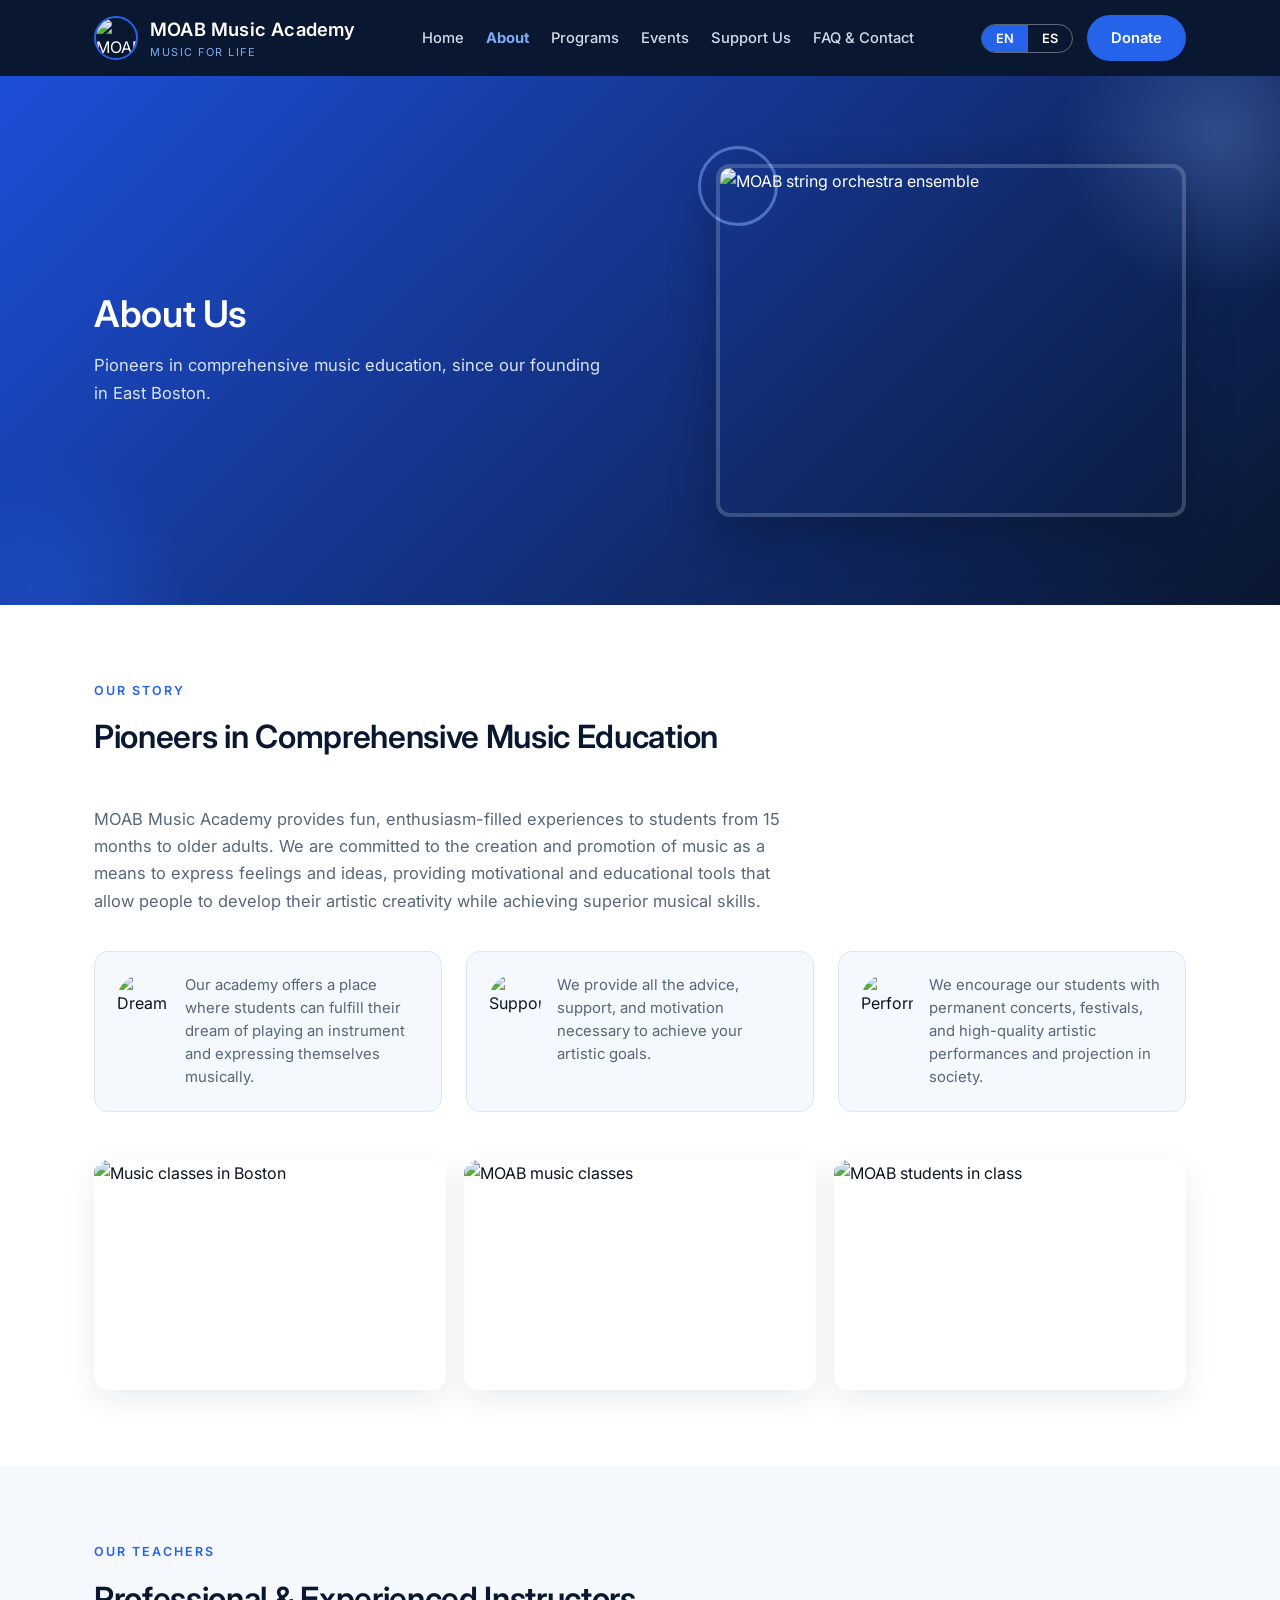
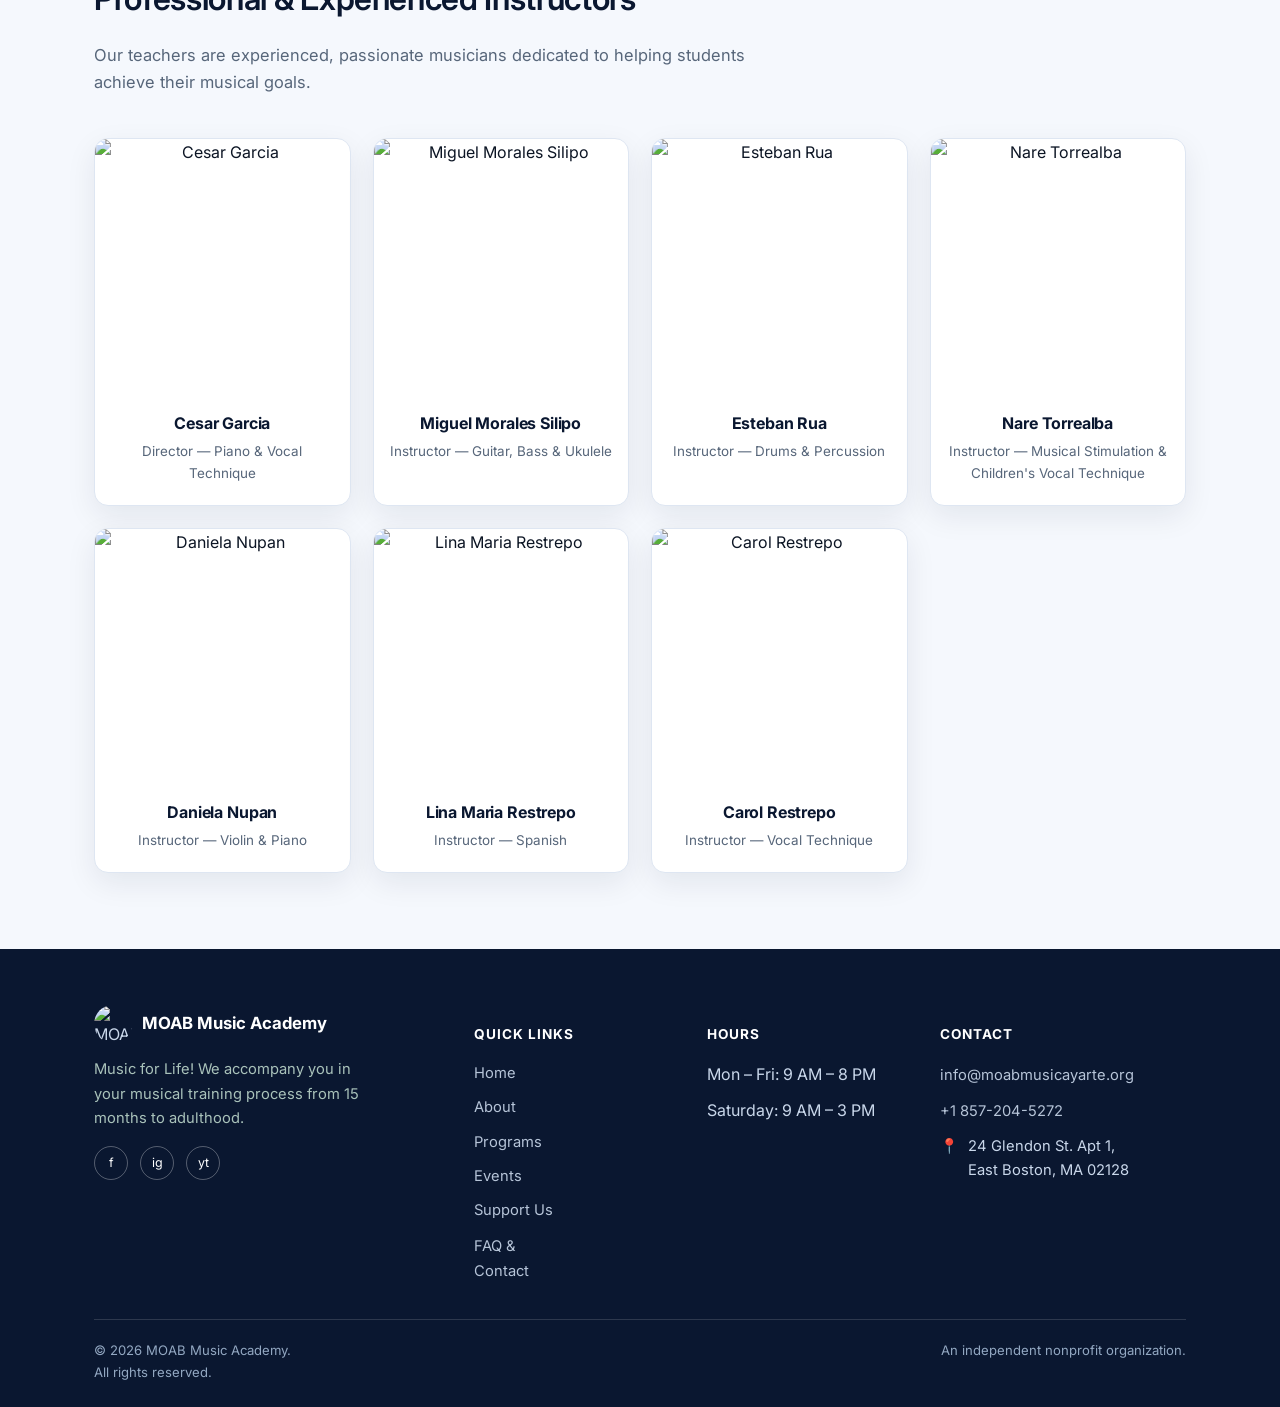
==== commit 13b2fe80: "Use info@moabmusicayarte.org as contact email on all pages Co-Authored-By: Claude Opus 5.5 <noreply@" ====
--- a/pages/about.html
+++ b/pages/about.html
@@ -185,7 +185,7 @@
       <div>
         <h4><span data-i18n-en>Contact</span><span data-i18n-es>Contacto</span></h4>
         <ul>
-          <li><a href="mailto:moabacademiademusica@gmail.com">moabacademiademusica@gmail.com</a></li>
+          <li><a href="mailto:info@moabmusicayarte.org">info@moabmusicayarte.org</a></li>
           <li><a href="tel:+18572045272">+1 857-204-5272</a></li>
           <li class="address-block">
             <span>&#128205;</span>
